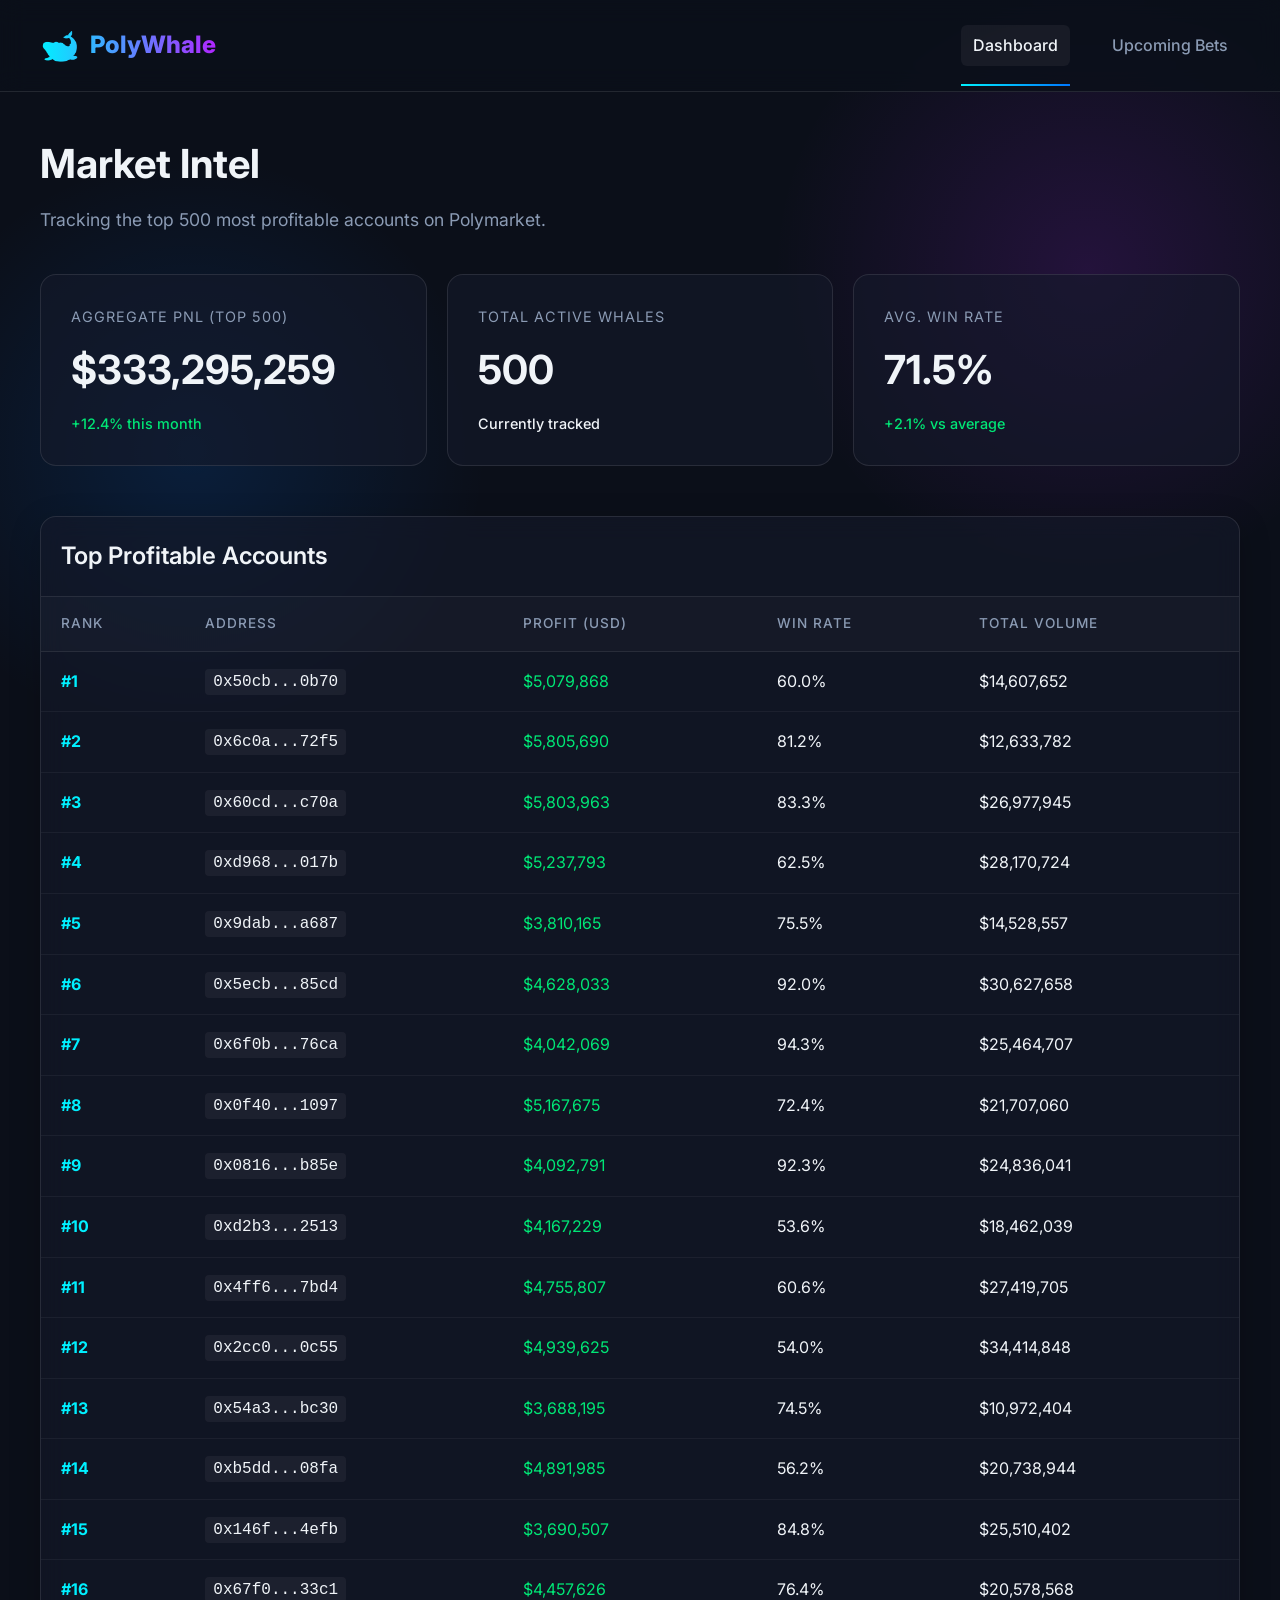
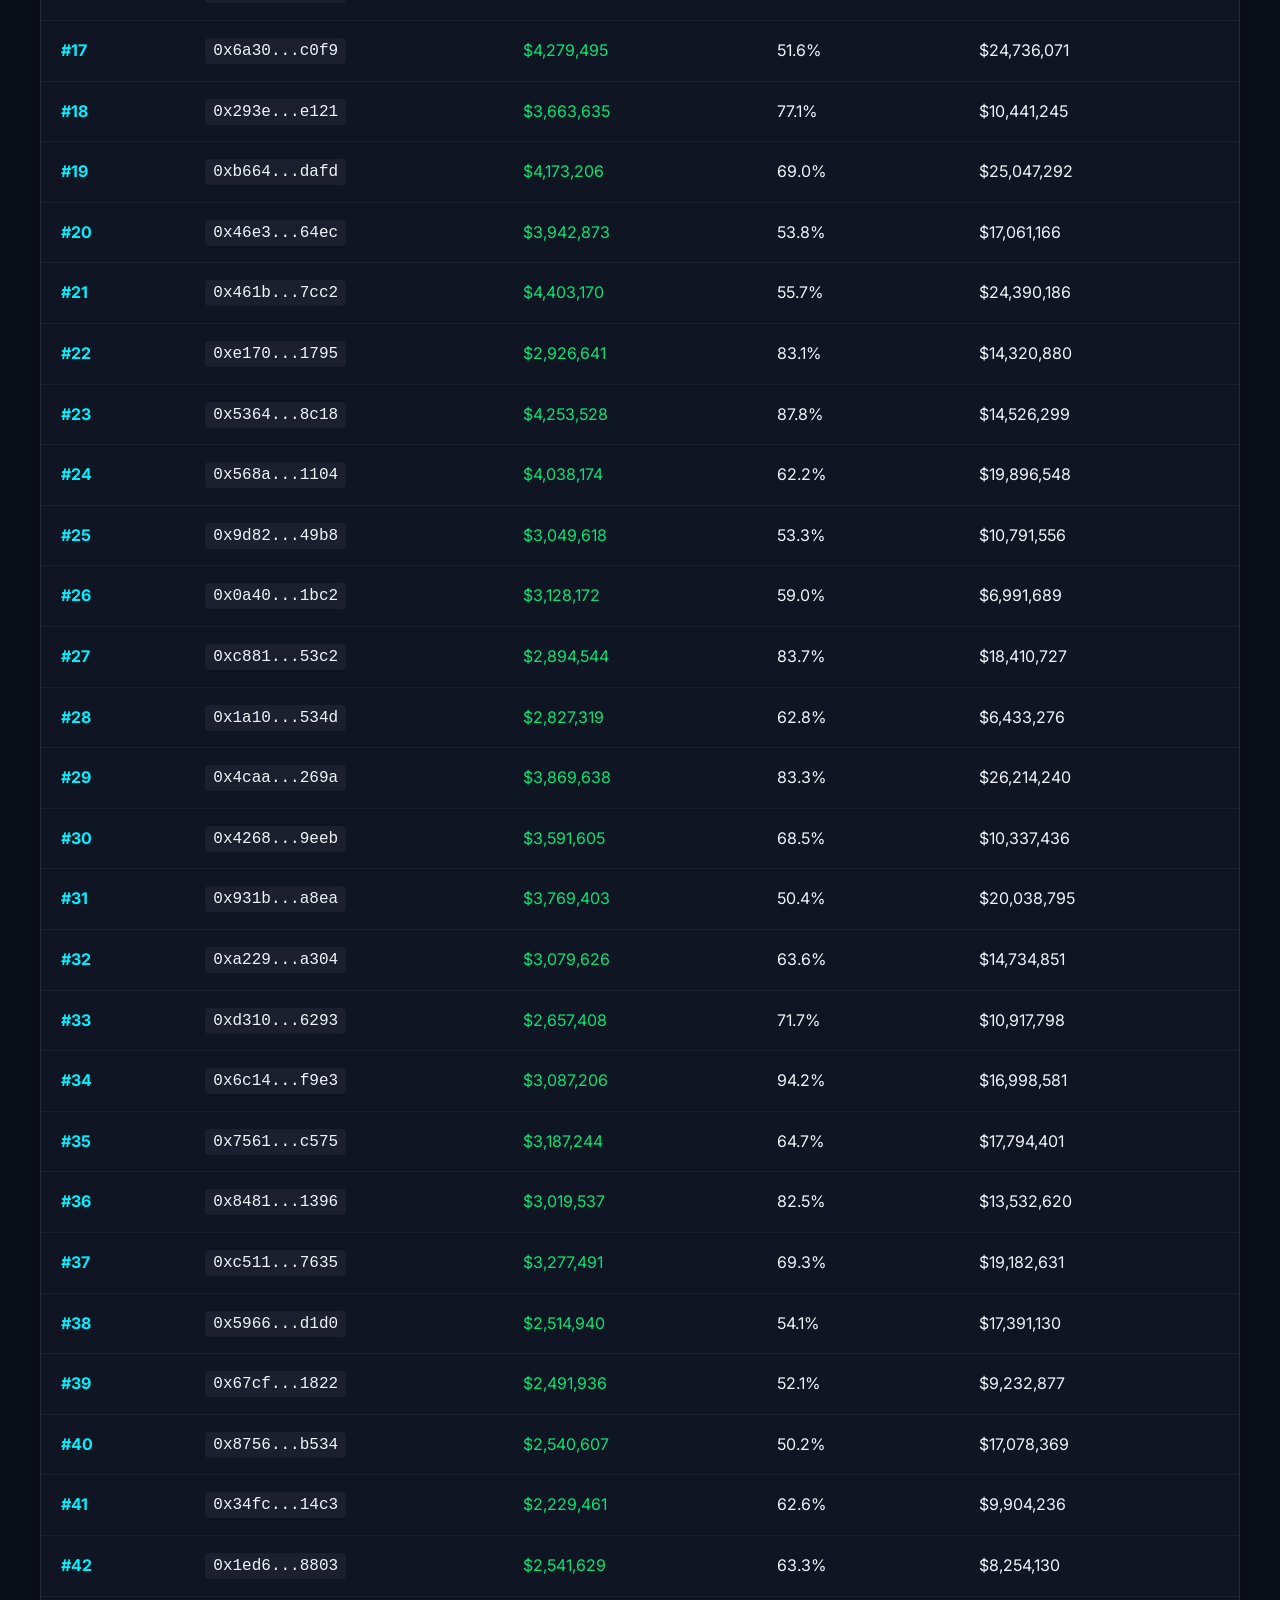
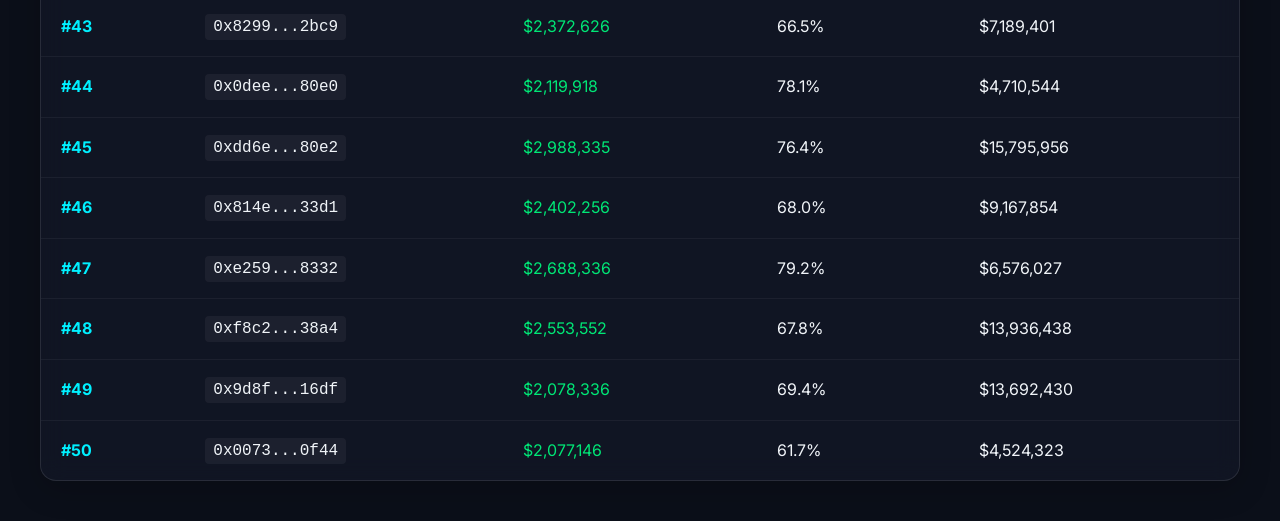
==== frontend/index.html @ dea59f09 "Configure GitHub Actions CD with env variables and systemd" ====
<!DOCTYPE html>
<html lang="en">
<head>
    <meta charset="UTF-8">
    <meta name="viewport" content="width=device-width, initial-scale=1.0">
    <title>PolyWhale | Smart Money Dashboard</title>
    <meta name="description" content="Track the top 500 profitable accounts on Polymarket and follow the smart money.">
    <link rel="preconnect" href="https://fonts.googleapis.com">
    <link rel="preconnect" href="https://fonts.gstatic.com" crossorigin>
    <link href="https://fonts.googleapis.com/css2?family=Inter:wght@400;500;600;700;800&display=swap" rel="stylesheet">
    <link rel="stylesheet" href="css/style.css">
</head>
<body>

    <header>
        <div class="logo">
            <span>🐋</span> PolyWhale
        </div>
        <nav>
            <a href="index.html" class="active">Dashboard</a>
            <a href="upcoming.html">Upcoming Bets</a>
        </nav>
    </header>

    <main>
        <h1 class="animate-fade-in delay-1">Market Intel</h1>
        <p class="subtitle animate-fade-in delay-1">Tracking the top 500 most profitable accounts on Polymarket.</p>

        <section class="stats-grid animate-fade-in delay-2">
            <div class="stat-card">
                <div class="stat-title">Aggregate PnL (Top 500)</div>
                <div class="stat-value" id="stat-total-profit">$0</div>
                <div class="stat-change positive">+12.4% this month</div>
            </div>
            <div class="stat-card">
                <div class="stat-title">Total Active Whales</div>
                <div class="stat-value" id="stat-active-whales">0</div>
                <div class="stat-change">Currently tracked</div>
            </div>
            <div class="stat-card">
                <div class="stat-title">Avg. Win Rate</div>
                <div class="stat-value" id="stat-win-rate">0%</div>
                <div class="stat-change positive">+2.1% vs average</div>
            </div>
        </section>

        <section class="table-container animate-fade-in delay-3">
            <div class="table-header">
                <h2>Top Profitable Accounts</h2>
            </div>
            <table>
                <thead>
                    <tr>
                        <th>Rank</th>
                        <th>Address</th>
                        <th>Profit (USD)</th>
                        <th>Win Rate</th>
                        <th>Total Volume</th>
                    </tr>
                </thead>
                <tbody id="whale-table-body">
                    <!-- Data injected via JS -->
                </tbody>
            </table>
        </section>
    </main>

    <script src="js/mockData.js"></script>
    <script src="js/main.js"></script>
</body>
</html>
---- frontend/css/style.css ----
:root {
  --bg-dark: #0b0f19;
  --bg-panel: rgba(20, 26, 43, 0.6);
  --bg-panel-hover: rgba(30, 38, 60, 0.8);
  --text-main: #f0f4f8;
  --text-muted: #8b9bb4;
  --accent-cyan: #00f0ff;
  --accent-purple: #b026ff;
  --accent-blue: #0077ff;
  --positive: #00e676;
  --negative: #ff3d00;
  --border-color: rgba(255, 255, 255, 0.1);
  --glass-blur: blur(12px);
}

* {
  margin: 0;
  padding: 0;
  box-sizing: border-box;
}

body {
  font-family: 'Inter', -apple-system, BlinkMacSystemFont, 'Segoe UI', Roboto, Helvetica, Arial, sans-serif;
  background-color: var(--bg-dark);
  color: var(--text-main);
  line-height: 1.6;
  overflow-x: hidden;
  background-image: 
    radial-gradient(circle at 15% 50%, rgba(0, 119, 255, 0.15), transparent 25%),
    radial-gradient(circle at 85% 30%, rgba(176, 38, 255, 0.15), transparent 25%);
  background-attachment: fixed;
}

/* Header & Nav */
header {
  padding: 20px 40px;
  display: flex;
  justify-content: space-between;
  align-items: center;
  border-bottom: 1px solid var(--border-color);
  background: rgba(11, 15, 25, 0.8);
  backdrop-filter: var(--glass-blur);
  position: sticky;
  top: 0;
  z-index: 100;
}

.logo {
  font-size: 1.5rem;
  font-weight: 800;
  background: linear-gradient(90deg, var(--accent-cyan), var(--accent-purple));
  -webkit-background-clip: text;
  -webkit-text-fill-color: transparent;
  display: flex;
  align-items: center;
  gap: 10px;
}

.logo span {
  font-size: 2rem;
}

nav {
  display: flex;
  gap: 30px;
}

nav a {
  color: var(--text-muted);
  text-decoration: none;
  font-weight: 500;
  font-size: 1rem;
  transition: all 0.3s ease;
  padding: 8px 12px;
  border-radius: 6px;
}

nav a:hover, nav a.active {
  color: var(--text-main);
  background: rgba(255, 255, 255, 0.05);
}

nav a.active {
  position: relative;
}

nav a.active::after {
  content: '';
  position: absolute;
  bottom: -20px;
  left: 0;
  width: 100%;
  height: 2px;
  background: linear-gradient(90deg, var(--accent-cyan), var(--accent-blue));
}

/* Main Layout */
main {
  padding: 40px;
  max-width: 1400px;
  margin: 0 auto;
}

h1 {
  font-size: 2.5rem;
  margin-bottom: 10px;
  font-weight: 700;
}

.subtitle {
  color: var(--text-muted);
  margin-bottom: 40px;
  font-size: 1.1rem;
}

/* Stats Section */
.stats-grid {
  display: grid;
  grid-template-columns: repeat(auto-fit, minmax(300px, 1fr));
  gap: 20px;
  margin-bottom: 50px;
}

.stat-card {
  background: var(--bg-panel);
  border: 1px solid var(--border-color);
  backdrop-filter: var(--glass-blur);
  border-radius: 16px;
  padding: 30px;
  display: flex;
  flex-direction: column;
  gap: 10px;
  transition: transform 0.3s ease, box-shadow 0.3s ease;
  position: relative;
  overflow: hidden;
}

.stat-card::before {
  content: '';
  position: absolute;
  top: 0;
  left: 0;
  width: 100%;
  height: 4px;
  background: linear-gradient(90deg, var(--accent-cyan), var(--accent-purple));
  opacity: 0;
  transition: opacity 0.3s ease;
}

.stat-card:hover {
  transform: translateY(-5px);
  box-shadow: 0 10px 30px rgba(0, 0, 0, 0.3);
}

.stat-card:hover::before {
  opacity: 1;
}

.stat-card .stat-title {
  color: var(--text-muted);
  font-size: 0.9rem;
  text-transform: uppercase;
  letter-spacing: 1px;
}

.stat-card .stat-value {
  font-size: 2.5rem;
  font-weight: 700;
  color: var(--text-main);
}

.stat-card .stat-change {
  font-size: 0.9rem;
  font-weight: 500;
}

.positive {
  color: var(--positive);
}

.negative {
  color: var(--negative);
}

/* Tables */
.table-container {
  background: var(--bg-panel);
  border: 1px solid var(--border-color);
  backdrop-filter: var(--glass-blur);
  border-radius: 16px;
  overflow: hidden;
  box-shadow: 0 8px 32px rgba(0, 0, 0, 0.2);
}

.table-header {
  padding: 20px;
  border-bottom: 1px solid var(--border-color);
  display: flex;
  justify-content: space-between;
  align-items: center;
}

.table-header h2 {
  font-size: 1.5rem;
  font-weight: 600;
}

table {
  width: 100%;
  border-collapse: collapse;
}

th, td {
  padding: 16px 20px;
  text-align: left;
}

th {
  background: rgba(255, 255, 255, 0.02);
  color: var(--text-muted);
  font-weight: 500;
  font-size: 0.85rem;
  text-transform: uppercase;
  letter-spacing: 1px;
  border-bottom: 1px solid var(--border-color);
}

td {
  border-bottom: 1px solid rgba(255, 255, 255, 0.05);
  font-size: 1rem;
}

tr:last-child td {
  border-bottom: none;
}

tr {
  transition: background 0.2s ease;
}

tr:hover {
  background: var(--bg-panel-hover);
}

.rank {
  font-weight: 700;
  color: var(--accent-cyan);
}

.address {
  font-family: 'Courier New', Courier, monospace;
  color: var(--text-main);
  background: rgba(255, 255, 255, 0.05);
  padding: 4px 8px;
  border-radius: 4px;
}

/* Cards (Upcoming Bets) */
.bets-grid {
  display: grid;
  grid-template-columns: repeat(auto-fill, minmax(400px, 1fr));
  gap: 24px;
}

.bet-card {
  background: var(--bg-panel);
  border: 1px solid var(--border-color);
  backdrop-filter: var(--glass-blur);
  border-radius: 16px;
  padding: 24px;
  transition: all 0.3s ease;
}

.bet-card:hover {
  transform: translateY(-5px);
  border-color: rgba(255, 255, 255, 0.2);
  box-shadow: 0 12px 40px rgba(0, 119, 255, 0.15);
}

.bet-market {
  font-size: 1.25rem;
  font-weight: 600;
  margin-bottom: 16px;
  line-height: 1.4;
}

.bet-meta {
  display: flex;
  justify-content: space-between;
  margin-bottom: 20px;
  color: var(--text-muted);
  font-size: 0.9rem;
}

.bet-meta .highlight {
  color: var(--accent-cyan);
  font-weight: 600;
  display: flex;
  align-items: center;
  gap: 6px;
}

.bet-meta .highlight svg {
  width: 16px;
  height: 16px;
}

.bet-action {
  display: flex;
  justify-content: space-between;
  align-items: center;
  padding-top: 16px;
  border-top: 1px solid var(--border-color);
}

.side-badge {
  padding: 6px 12px;
  border-radius: 20px;
  font-size: 0.85rem;
  font-weight: 700;
  text-transform: uppercase;
}

.side-badge.yes {
  background: rgba(0, 230, 118, 0.1);
  color: var(--positive);
  border: 1px solid rgba(0, 230, 118, 0.3);
}

.side-badge.no {
  background: rgba(255, 61, 0, 0.1);
  color: var(--negative);
  border: 1px solid rgba(255, 61, 0, 0.3);
}

.volume {
  font-weight: 600;
  font-size: 1.1rem;
}

/* Animations */
@keyframes fadeIn {
  from { opacity: 0; transform: translateY(10px); }
  to { opacity: 1; transform: translateY(0); }
}

.animate-fade-in {
  animation: fadeIn 0.5s ease forwards;
}

.delay-1 { animation-delay: 0.1s; }
.delay-2 { animation-delay: 0.2s; }
.delay-3 { animation-delay: 0.3s; }

/* Responsive */
@media (max-width: 768px) {
  header {
    flex-direction: column;
    gap: 15px;
    padding: 15px 20px;
  }
  
  main {
    padding: 20px;
  }
  
  .stats-grid {
    grid-template-columns: 1fr;
  }
  
  .bets-grid {
    grid-template-columns: 1fr;
  }
  
  .table-container {
    overflow-x: auto;
  }
}
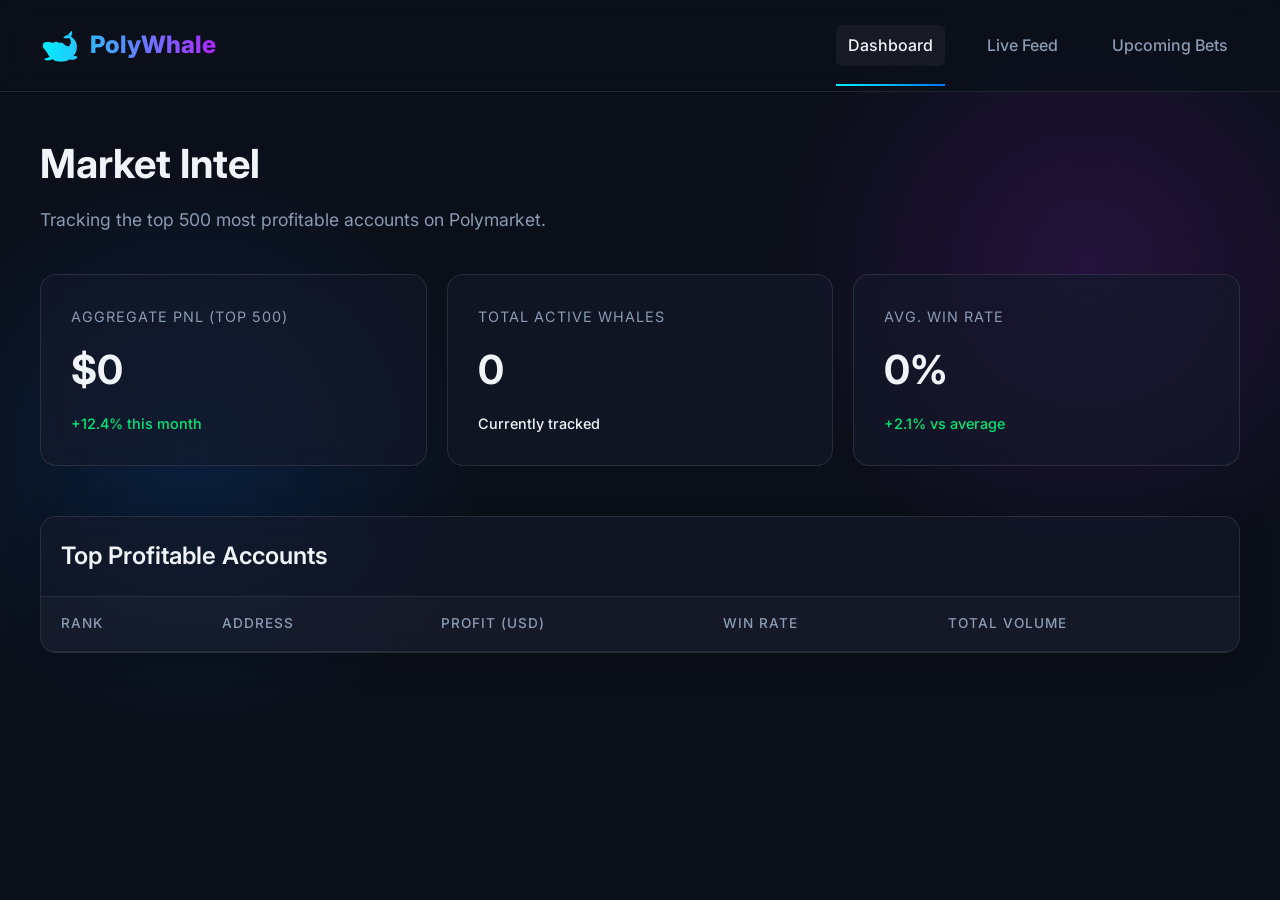
==== commit 21d78dfe: "Switch to live Flask API and add Live Feed tab" ====
--- a/frontend/index.html
+++ b/frontend/index.html
@@ -18,6 +18,7 @@
         </div>
         <nav>
             <a href="index.html" class="active">Dashboard</a>
+            <a href="live.html">Live Feed</a>
             <a href="upcoming.html">Upcoming Bets</a>
         </nav>
     </header>
@@ -65,7 +66,6 @@
         </section>
     </main>
 
-    <script src="js/mockData.js"></script>
     <script src="js/main.js"></script>
 </body>
 </html>
